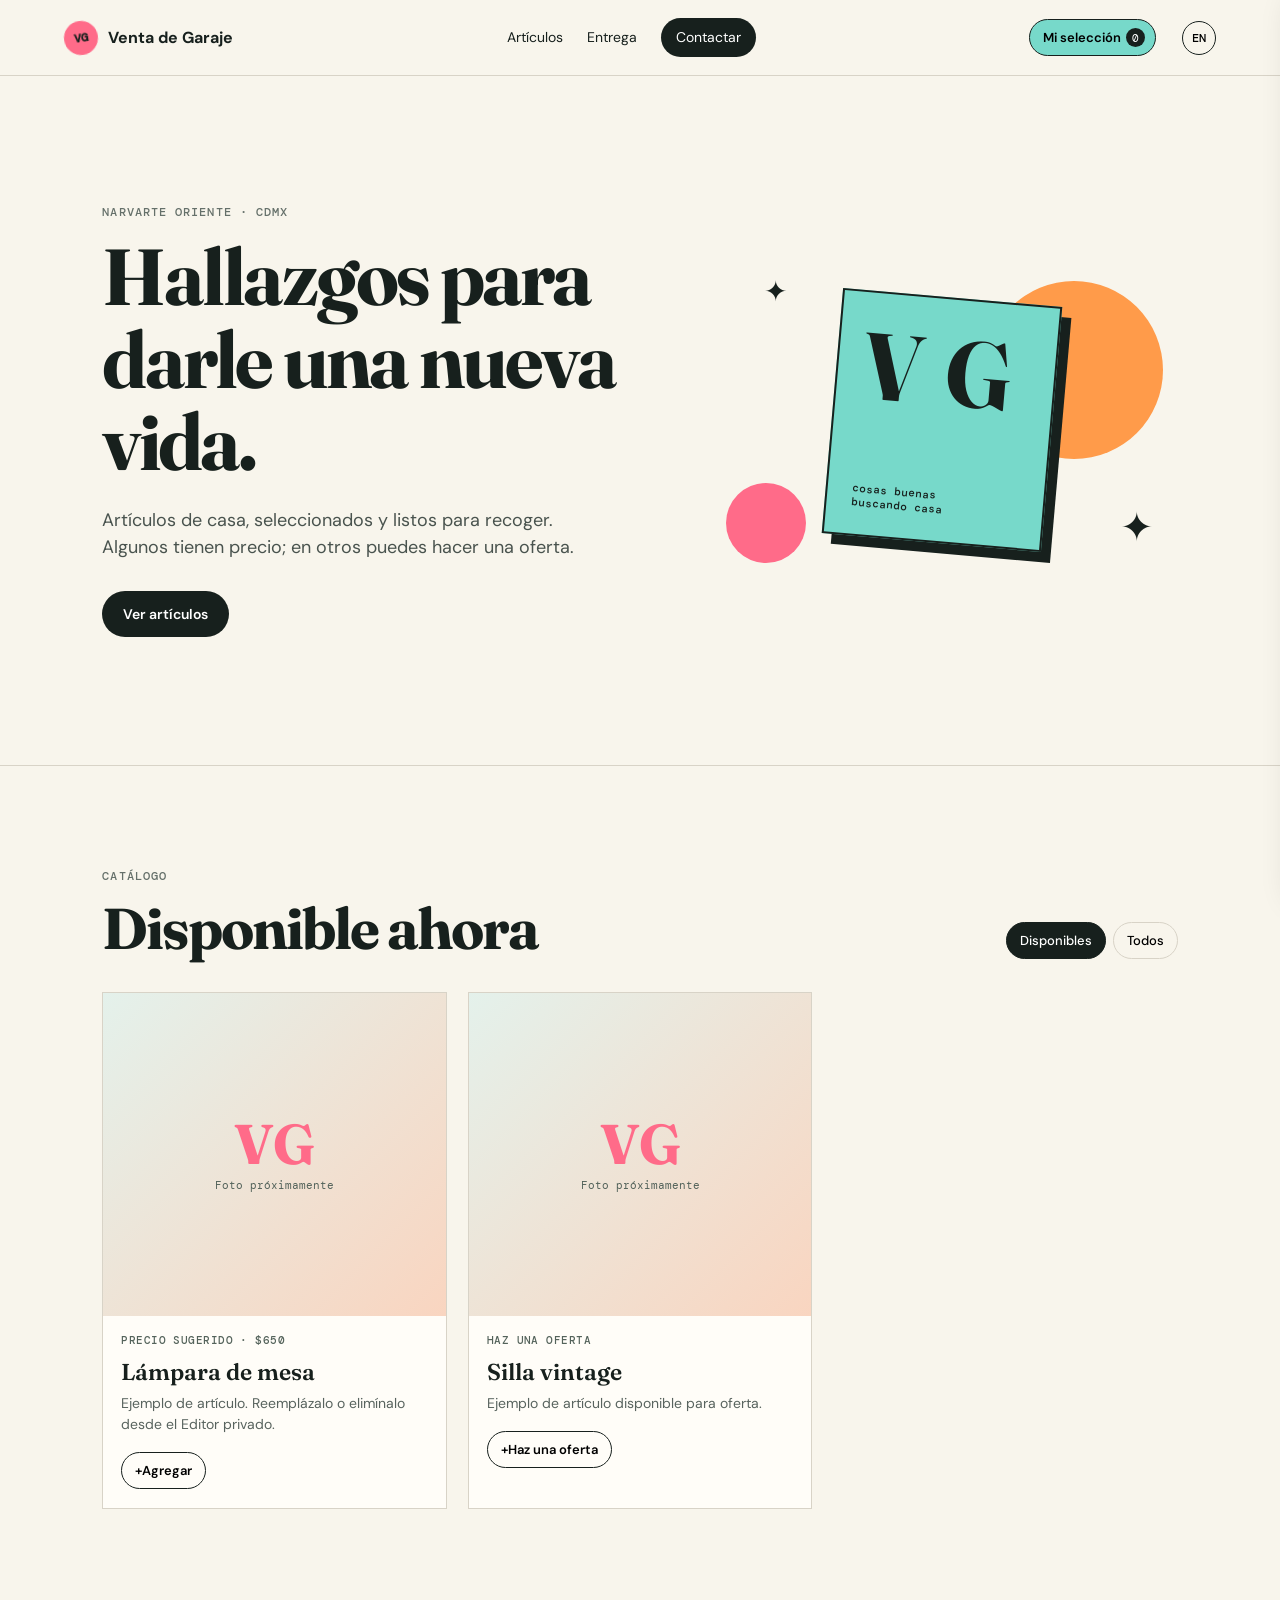
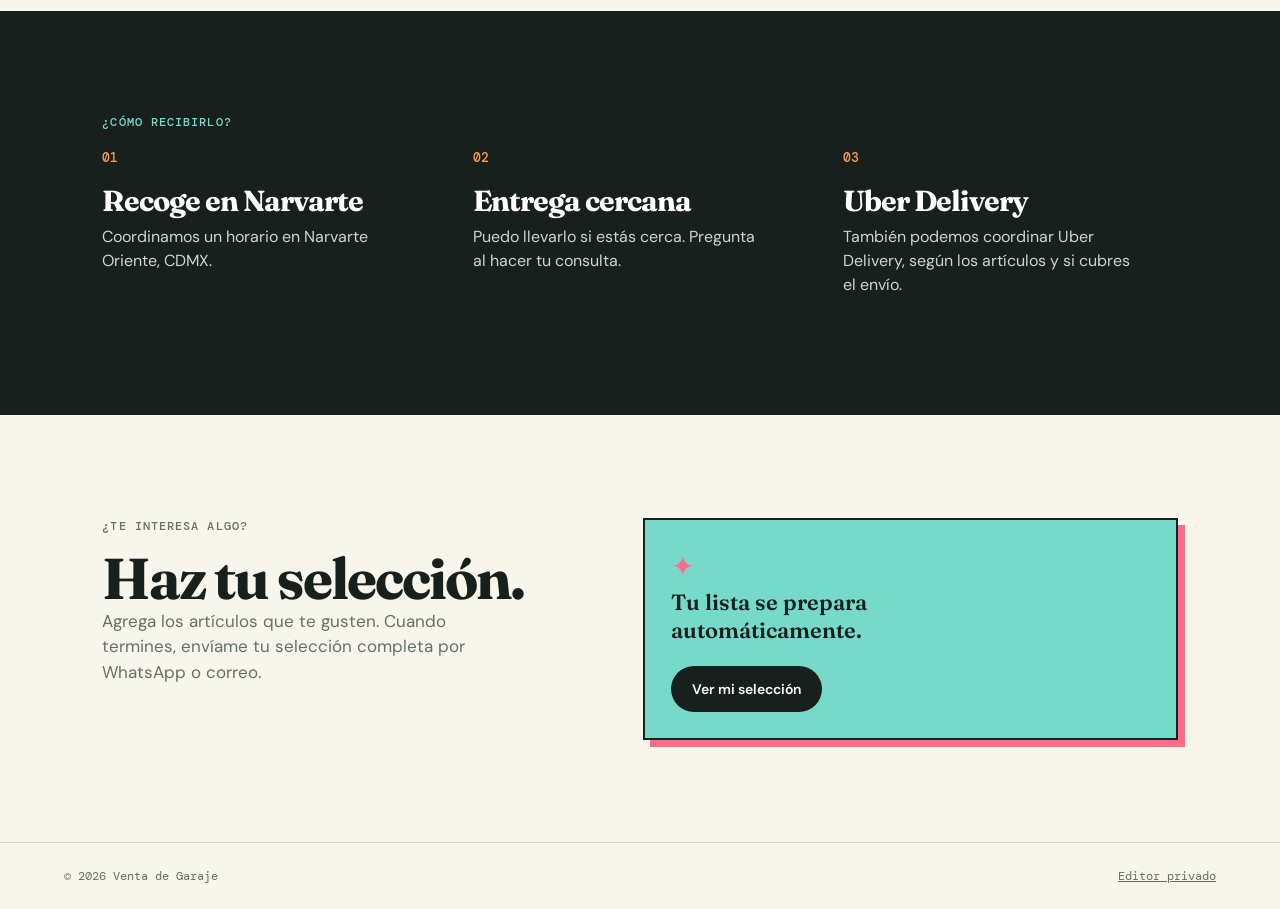
==== index.html @ 19e34c48 "Build garage sale catalog site" ====
<!doctype html>
<html lang="es-MX">
  <head>
    <meta charset="UTF-8" />
    <meta name="viewport" content="width=device-width, initial-scale=1.0" />
    <meta name="description" content="Venta de Garaje en Narvarte Oriente, CDMX." />
    <title>Venta de Garaje · CDMX</title>
    <link rel="stylesheet" href="assets/styles.css" />
  </head>
  <body>
    <header class="site-header">
      <a class="brand" href="#top" aria-label="Venta de Garaje, inicio">
        <span class="brand-mark">VG</span><span>Venta de Garaje</span>
      </a>
      <nav aria-label="Navegación principal">
        <a href="#items" data-i18n="navItems">Artículos</a>
        <a href="#how" data-i18n="navHow">Entrega</a>
        <a class="nav-contact" href="#contact" data-i18n="navContact">Contactar</a>
      </nav>
      <div class="header-actions"><button class="cart-button" id="cart-button" type="button"><span data-i18n="cart">Mi selección</span><b id="cart-count">0</b></button><button class="language-toggle" id="language-toggle" type="button" aria-label="Switch language">EN</button></div>
    </header>

    <main id="top">
      <section class="hero">
        <div class="hero-copy">
          <p class="eyebrow" data-i18n="eyebrow">NARVARTE ORIENTE · CDMX</p>
          <h1 data-i18n="heroTitle">Hallazgos para darle una nueva vida.</h1>
          <p class="hero-text" data-i18n="heroText">Artículos de casa, seleccionados y listos para recoger. Algunos tienen precio; en otros puedes hacer una oferta.</p>
          <a class="button button-primary" href="#items" data-i18n="browse">Ver artículos</a>
        </div>
        <div class="hero-art" aria-hidden="true">
          <span class="burst burst-one"></span><span class="burst burst-two"></span><span class="star star-one">✦</span><span class="star star-two">✦</span>
          <div class="hero-card"><span>V</span><span>G</span><small>cosas buenas<br>buscando casa</small></div>
        </div>
      </section>

      <section class="catalog-section" id="items">
        <div class="section-heading">
          <div><p class="eyebrow" data-i18n="catalogEyebrow">CATÁLOGO</p><h2 data-i18n="catalogTitle">Disponible ahora</h2></div>
          <div class="filters" role="group" aria-label="Filtros de catálogo">
            <button class="filter is-active" data-filter="available" type="button" data-i18n="filterAvailable">Disponibles</button>
            <button class="filter" data-filter="all" type="button" data-i18n="filterAll">Todos</button>
          </div>
        </div>
        <div id="item-grid" class="item-grid" aria-live="polite"></div>
        <p id="empty-state" class="empty-state" hidden></p>
      </section>

      <section class="how-section" id="how">
        <p class="eyebrow" data-i18n="howEyebrow">¿CÓMO RECIBIRLO?</p>
        <div class="how-grid">
          <article><span class="number">01</span><h2 data-i18n="pickupTitle">Recoge en Narvarte</h2><p data-i18n="pickupText">Coordinamos un horario en Narvarte Oriente, CDMX.</p></article>
          <article><span class="number">02</span><h2 data-i18n="driveTitle">Entrega cercana</h2><p data-i18n="driveText">Puedo llevarlo si estás cerca. Pregunta al hacer tu consulta.</p></article>
          <article><span class="number">03</span><h2 data-i18n="uberTitle">Uber Delivery</h2><p data-i18n="uberText">También podemos coordinar Uber Delivery, según los artículos y si cubres el envío.</p></article>
        </div>
      </section>

      <section class="contact-section" id="contact">
        <div class="contact-copy"><p class="eyebrow" data-i18n="contactEyebrow">¿TE INTERESA ALGO?</p><h2 data-i18n="contactTitle">Haz tu selección.</h2><p data-i18n="contactText">Agrega los artículos que te gusten. Cuando termines, envíame tu selección completa por WhatsApp o correo.</p></div>
        <div class="cart-callout"><span class="cart-spark">✦</span><p data-i18n="cartCallout">Tu lista se prepara automáticamente.</p><button class="button button-primary" type="button" data-open-cart data-i18n="openCart">Ver mi selección</button></div>
      </section>
    </main>
    <footer><span>© <span id="year"></span> Venta de Garaje</span><a href="admin.html">Editor privado</a></footer>
    <dialog id="image-dialog" class="image-dialog"><button class="dialog-close" type="button" aria-label="Cerrar">×</button><img alt="" /></dialog>
    <dialog id="offer-dialog" class="offer-dialog"><form id="offer-form" method="dialog"><button class="dialog-close" type="button" data-close-offer aria-label="Cerrar">×</button><p class="eyebrow" data-i18n="offerEyebrow">HAZ UNA OFERTA</p><h2 id="offer-title"></h2><label><span data-i18n="offerLabel">Tu oferta en MXN</span><input id="offer-amount" type="number" inputmode="numeric" min="1" required placeholder="$ 0" /></label><button class="button button-primary" type="submit" data-i18n="addOffer">Agregar a mi selección</button></form></dialog>
    <aside id="cart-panel" class="cart-panel" aria-label="Tu selección" aria-hidden="true"><div class="cart-panel-inner"><div class="cart-heading"><div><p class="eyebrow" data-i18n="cartEyebrow">TU SELECCIÓN</p><h2 data-i18n="cartTitle">Casi listo.</h2></div><button id="close-cart" class="close-cart" type="button">×</button></div><div id="cart-items" class="cart-items"></div><div id="cart-empty" class="cart-empty" data-i18n="cartEmpty">Aún no agregas artículos.</div><form id="cart-form" class="cart-form"><label><span data-i18n="formName">Tu nombre</span><input required name="name" autocomplete="name" /></label><label><span data-i18n="formContact">Tu contacto</span><input required name="contact" placeholder="WhatsApp o correo" /></label><p class="form-note" data-i18n="cartNote">Enviaremos la lista exacta de artículos y ofertas.</p><button class="button button-primary" type="submit" data-channel="whatsapp" data-i18n="sendWhatsApp">Enviar por WhatsApp</button><button id="email-link" class="button button-secondary" type="submit" data-channel="email" data-i18n="sendEmail">Enviar por correo</button></form></div></aside><div id="cart-backdrop" class="cart-backdrop"></div>
    <script src="data/items.js"></script>
    <script src="assets/app.js"></script>
  </body>
</html>
---- assets/styles.css ----
@import url('https://fonts.googleapis.com/css2?family=DM+Mono:wght@400;500&family=DM+Sans:opsz,wght@9..40,400;9..40,500;9..40,600;9..40,700&family=Fraunces:opsz,wght@9..144,600;9..144,700&display=swap');
:root{--ink:#17201d;--paper:#f8f5ec;--card:#fffdf8;--pink:#ff6b89;--orange:#ff9b4a;--aqua:#77d9ca;--line:#d8d3c7;--muted:#65706a}*{box-sizing:border-box}html{scroll-behavior:smooth}body{margin:0;background:var(--paper);color:var(--ink);font-family:'DM Sans',sans-serif;line-height:1.5}.site-header{height:76px;padding:0 clamp(20px,5vw,72px);display:flex;align-items:center;justify-content:space-between;border-bottom:1px solid var(--line);position:sticky;top:0;background:rgba(248,245,236,.94);backdrop-filter:blur(12px);z-index:5}.brand{color:inherit;text-decoration:none;font-weight:700;display:flex;align-items:center;gap:10px}.brand-mark{width:34px;height:34px;border-radius:50%;display:grid;place-items:center;background:var(--pink);font-family:'DM Mono';font-size:12px;transform:rotate(-8deg)}nav{display:flex;gap:24px;align-items:center}nav a{color:inherit;text-decoration:none;font-size:14px}.nav-contact,.button-primary{background:var(--ink);color:white!important;border-radius:99px;padding:9px 15px}.language-toggle{border:1px solid var(--ink);background:none;border-radius:99px;font:500 12px 'DM Mono';padding:8px 9px;cursor:pointer;margin-left:18px}.hero{min-height:570px;padding:clamp(54px,10vw,130px) clamp(20px,8vw,140px);display:grid;grid-template-columns:1.1fr .9fr;gap:30px;align-items:center;border-bottom:1px solid var(--line)}.eyebrow{font:500 12px 'DM Mono';letter-spacing:.09em;margin:0 0 15px;color:var(--muted)}h1,h2,h3,p{margin-top:0}h1,h2{font-family:Fraunces,serif;line-height:1.04;letter-spacing:-.035em}h1{font-size:clamp(46px,6.2vw,88px);max-width:680px;margin-bottom:24px}.hero-text{font-size:18px;max-width:500px;color:#49534e;margin-bottom:30px}.button{border:0;display:inline-block;text-decoration:none;font:600 14px 'DM Sans';padding:13px 19px;cursor:pointer}.button-primary{padding:14px 21px}.button-secondary{border:1px solid var(--ink);color:var(--ink);border-radius:99px;background:transparent}.hero-art{height:310px;position:relative;display:grid;place-items:center}.hero-card{height:246px;width:220px;background:var(--aqua);border:2px solid var(--ink);box-shadow:10px 10px 0 var(--ink);transform:rotate(5deg);display:grid;grid-template-columns:1fr 1fr;padding:25px;position:relative;z-index:1}.hero-card span{font:700 94px/1 Fraunces}.hero-card small{font:500 11px 'DM Mono';grid-column:span 2;align-self:end}.burst{position:absolute;border-radius:50%;z-index:0}.burst-one{width:178px;height:178px;background:var(--orange);right:3%;top:5%}.burst-two{width:80px;height:80px;background:var(--pink);left:4%;bottom:4%}.star{position:absolute;font-size:40px;z-index:2}.star-one{right:5%;bottom:6%}.star-two{left:12%;top:2%;font-size:28px}.catalog-section,.how-section,.contact-section{padding:clamp(56px,8vw,108px) clamp(20px,8vw,140px)}.section-heading{display:flex;justify-content:space-between;align-items:end;margin-bottom:33px}.section-heading h2,.contact-section h2{font-size:clamp(38px,4.5vw,58px);margin-bottom:0}.filters{display:flex;gap:7px}.filter{border:1px solid var(--line);background:none;border-radius:99px;padding:9px 13px;cursor:pointer;font:500 13px 'DM Sans'}.filter.is-active{background:var(--ink);border-color:var(--ink);color:white}.item-grid{display:grid;grid-template-columns:repeat(3,1fr);gap:21px}.item-card{background:var(--card);border:1px solid var(--line);overflow:hidden;transition:transform .2s}.item-card:hover{transform:translateY(-4px)}.item-image{display:block;border:0;background:#ece7d9;padding:0;width:100%;aspect-ratio:1.06;cursor:pointer;overflow:hidden}.item-image img{width:100%;height:100%;object-fit:cover}.photo-placeholder{height:100%;display:grid;place-content:center;text-align:center;color:#52625a;background:linear-gradient(135deg,#e4f1eb,#f9d5c0)}.photo-placeholder span{font:700 56px Fraunces;color:var(--pink);line-height:1}.photo-placeholder small{font:11px 'DM Mono';margin-top:6px}.item-content{padding:17px 18px 19px}.item-topline{min-height:21px;color:#54635b;font:500 11px 'DM Mono';text-transform:uppercase;letter-spacing:.04em}.item-content h3{font:600 23px Fraunces;margin:4px 0 7px}.item-content p{font-size:14px;color:#58635e;margin-bottom:17px}.text-button{background:transparent;border:0;padding:0;color:var(--ink);font:600 14px 'DM Sans';cursor:pointer}.text-button span{color:var(--pink);font-size:20px;vertical-align:-1px}.sold-tag{display:inline-block;background:var(--ink);color:#fff;padding:4px 7px}.is-sold .item-image,.is-sold .item-content{opacity:.58}.empty-state{color:var(--muted)}.how-section{background:var(--ink);color:white}.how-section .eyebrow{color:var(--aqua)}.how-grid{display:grid;grid-template-columns:repeat(3,1fr);gap:36px}.number{font:500 13px 'DM Mono';color:var(--orange)}.how-grid h2{font-size:29px;margin:17px 0 9px}.how-grid p{color:#cdd6d0;max-width:290px}.contact-section{display:grid;grid-template-columns:.9fr 1.1fr;gap:clamp(40px,8vw,130px);align-items:start}.contact-copy p:not(.eyebrow){color:var(--muted);font-size:17px;max-width:400px}.contact-form{display:grid;gap:15px}.contact-form label{display:grid;gap:6px;font-size:13px;font-weight:600}.contact-form input,.contact-form textarea{font:16px 'DM Sans';border:1px solid var(--line);background:var(--card);padding:12px;border-radius:2px}.contact-form input:focus,.contact-form textarea:focus{outline:2px solid var(--aqua);border-color:var(--aqua)}.form-note{font-size:13px;color:var(--muted);margin:0}.form-actions{display:flex;gap:9px;align-items:center}footer{border-top:1px solid var(--line);padding:25px clamp(20px,5vw,72px);display:flex;justify-content:space-between;font:12px 'DM Mono';color:var(--muted)}footer a{color:inherit}.image-dialog{border:0;background:transparent;padding:0;max-width:min(92vw,800px)}.image-dialog::backdrop{background:rgba(0,0,0,.72)}.image-dialog img{display:block;max-width:100%;max-height:86vh}.dialog-close{position:fixed;top:16px;right:22px;border:0;background:white;border-radius:50%;font-size:25px;width:38px;height:38px;cursor:pointer}@media(max-width:760px){.site-header{height:65px;padding:0 17px}.brand{font-size:14px}.brand-mark{width:28px;height:28px}nav{display:none}.language-toggle{margin-left:0}.hero{min-height:0;grid-template-columns:1fr;padding-top:68px}.hero-art{height:250px;margin-top:8px}.section-heading{align-items:start;gap:18px;flex-direction:column}.item-grid,.how-grid,.contact-section{grid-template-columns:1fr}.item-grid{gap:16px}.contact-section{gap:36px}.how-grid{gap:28px}.hero-card{width:190px;height:215px}.hero-card span{font-size:78px}.catalog-section,.how-section,.contact-section{padding-top:65px;padding-bottom:65px}}
 .header-actions{display:flex;align-items:center;gap:8px}.cart-button{border:1px solid var(--ink);background:var(--aqua);border-radius:99px;padding:8px 10px 8px 13px;font:600 13px 'DM Sans';cursor:pointer}.cart-button b{display:inline-grid;place-items:center;background:var(--ink);color:#fff;border-radius:50%;width:19px;height:19px;font:11px 'DM Mono';margin-left:5px}.add-button{border:1px solid var(--ink);background:transparent;border-radius:99px;padding:9px 13px;font:600 13px 'DM Sans';cursor:pointer}.add-button.is-added{border-color:var(--aqua);background:var(--aqua)}.cart-callout{background:var(--aqua);border:2px solid var(--ink);box-shadow:7px 7px 0 var(--pink);padding:26px;min-height:190px;display:flex;flex-direction:column;align-items:start;justify-content:center}.cart-callout p{font:600 22px Fraunces;max-width:210px}.cart-spark{font-size:28px;color:var(--pink)}.offer-dialog{border:0;padding:0;background:var(--card);width:min(92vw,450px)}.offer-dialog form{padding:32px;display:grid;gap:16px}.offer-dialog h2{font-size:36px;margin:0}.offer-dialog label{display:grid;gap:6px;font:600 13px 'DM Sans'}.offer-dialog input{font:18px 'DM Sans';padding:12px;border:1px solid var(--line)}.offer-dialog .dialog-close{position:absolute;top:10px;right:10px}.cart-backdrop{position:fixed;inset:0;background:rgba(23,32,29,.5);z-index:7;opacity:0;pointer-events:none;transition:opacity .2s}.cart-backdrop.is-open{opacity:1;pointer-events:auto}.cart-panel{position:fixed;z-index:8;right:0;top:0;width:min(100%,440px);height:100dvh;background:var(--paper);transform:translateX(105%);transition:transform .25s;box-shadow:-10px 0 30px rgba(0,0,0,.14);overflow:auto}.cart-panel.is-open{transform:translateX(0)}.cart-panel-inner{padding:27px;min-height:100%;display:flex;flex-direction:column}.cart-heading{display:flex;justify-content:space-between;align-items:start;border-bottom:1px solid var(--line);padding-bottom:20px}.cart-heading h2{font-size:37px;margin:0}.close-cart{border:0;background:none;font-size:33px;line-height:1;cursor:pointer}.cart-items{display:grid;gap:0;margin-top:6px}.cart-item{display:flex;justify-content:space-between;gap:15px;padding:16px 0;border-bottom:1px solid var(--line)}.cart-item strong,.cart-item small{display:block}.cart-item strong{font:600 17px Fraunces}.cart-item small{font:12px 'DM Mono';color:var(--muted);margin-top:4px}.cart-item button{border:0;background:none;color:#9d3343;text-decoration:underline;font:12px 'DM Sans';cursor:pointer}.cart-empty{padding:38px 0;color:var(--muted)}.cart-form{margin-top:auto;padding-top:26px;display:grid;gap:13px}.cart-form label{display:grid;gap:5px;font:600 13px 'DM Sans'}.cart-form input{font:16px 'DM Sans';padding:11px;border:1px solid var(--line);background:var(--card)}.cart-form .button{width:max-content}@media(max-width:760px){.cart-callout{min-height:150px}.cart-button{font-size:12px;padding:7px 9px}.header-actions{gap:4px}.language-toggle{margin-left:0}}
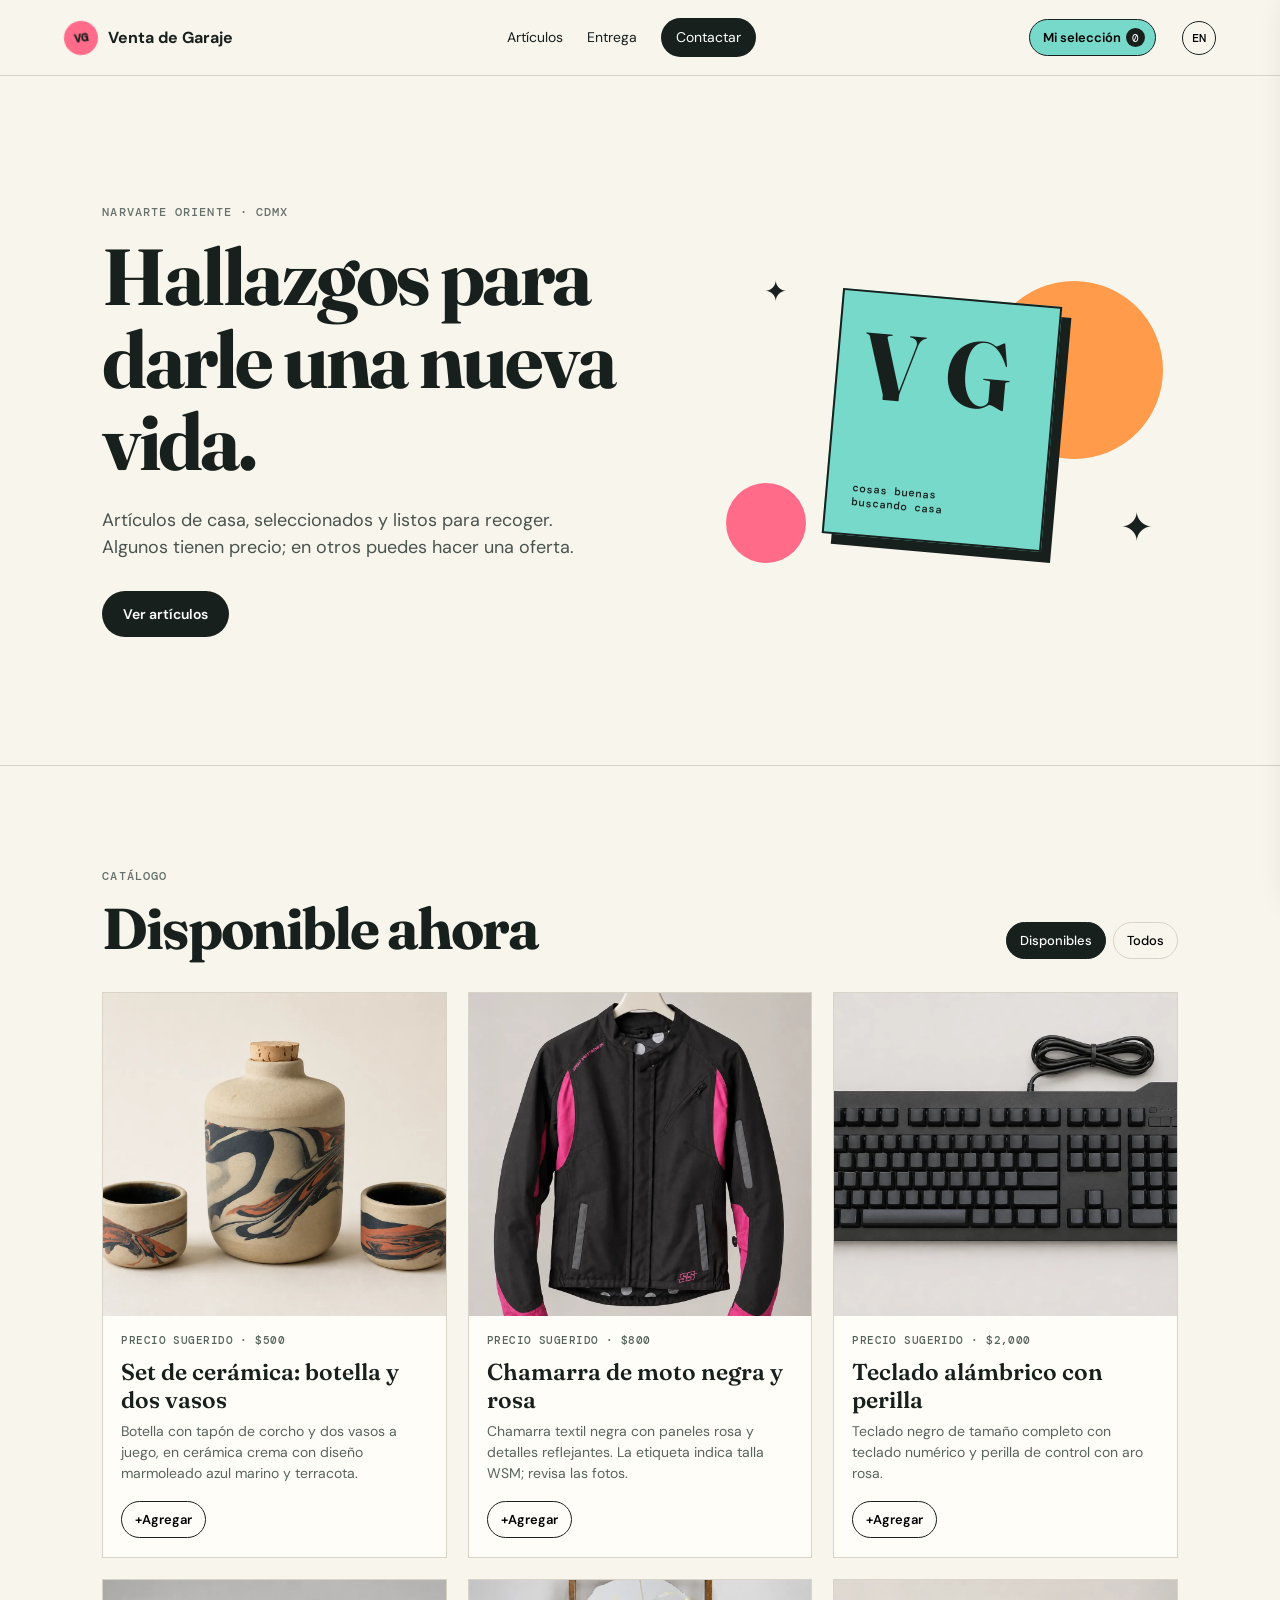
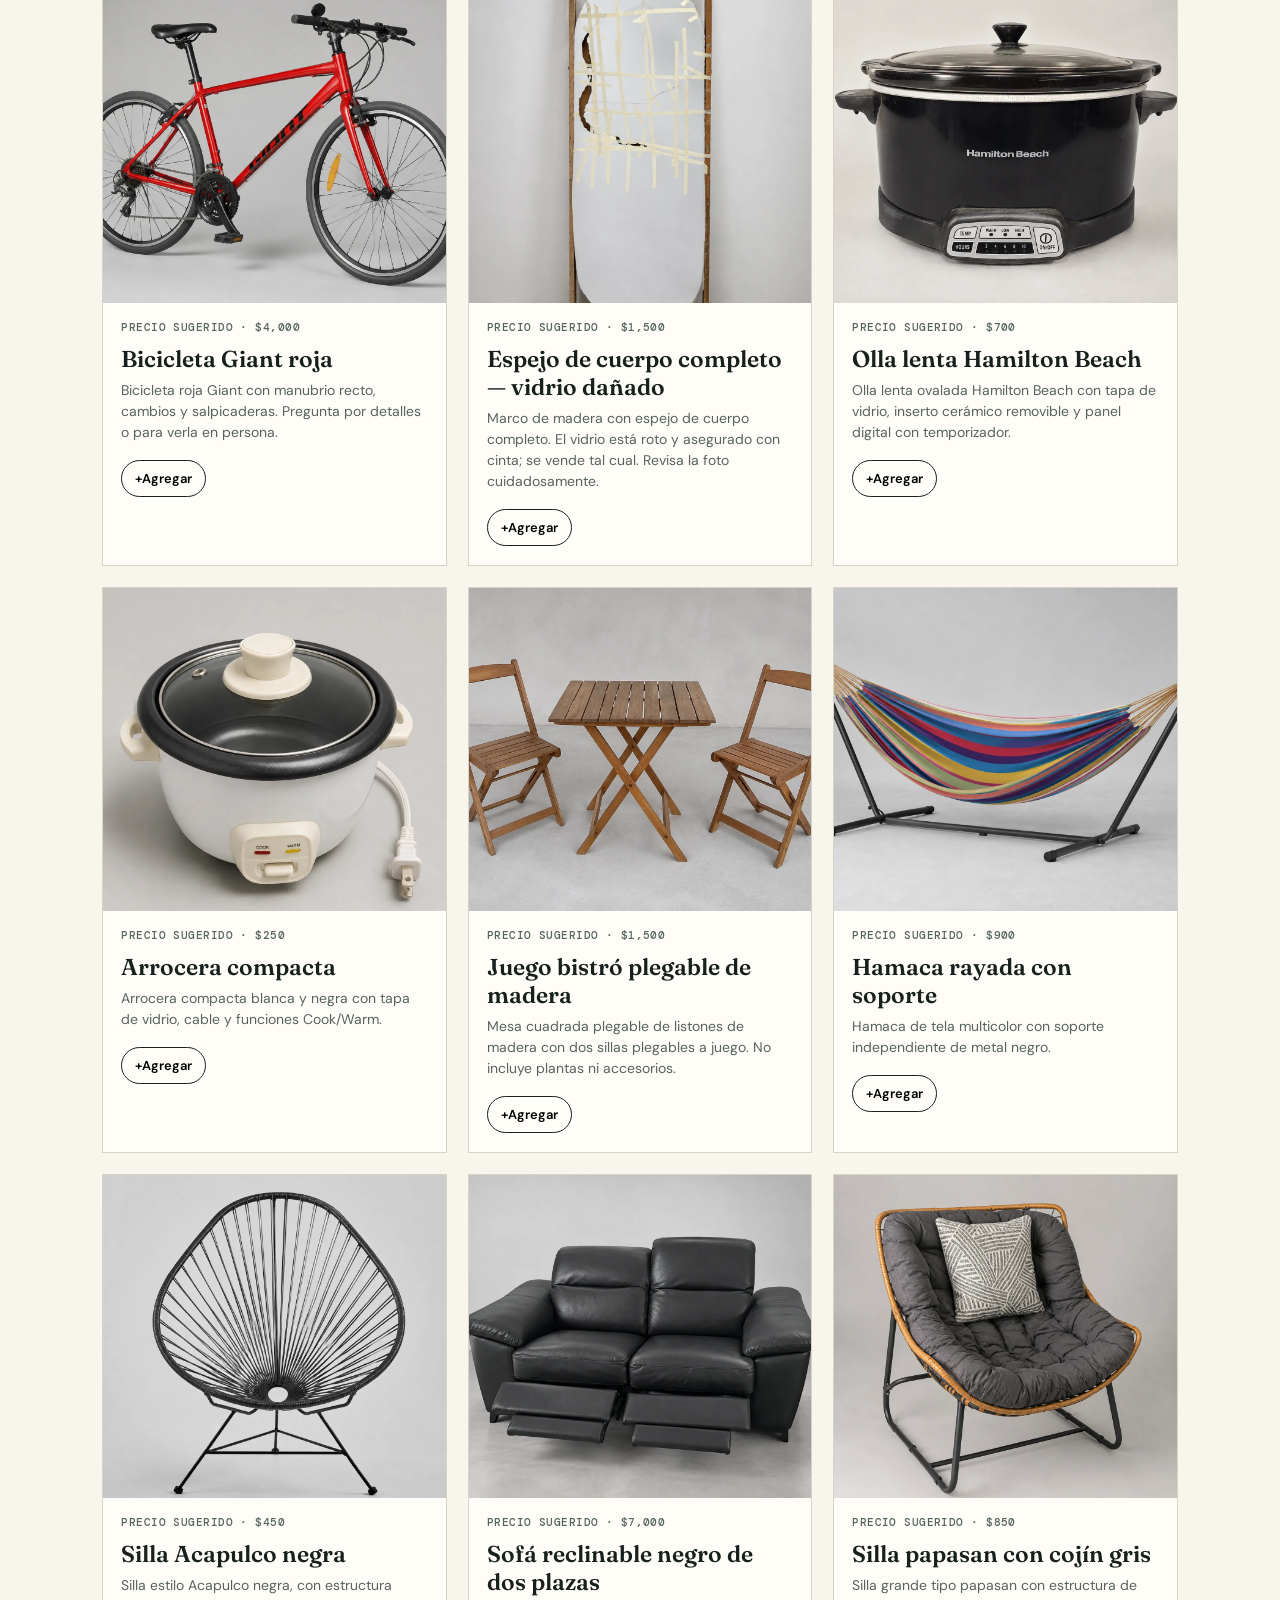
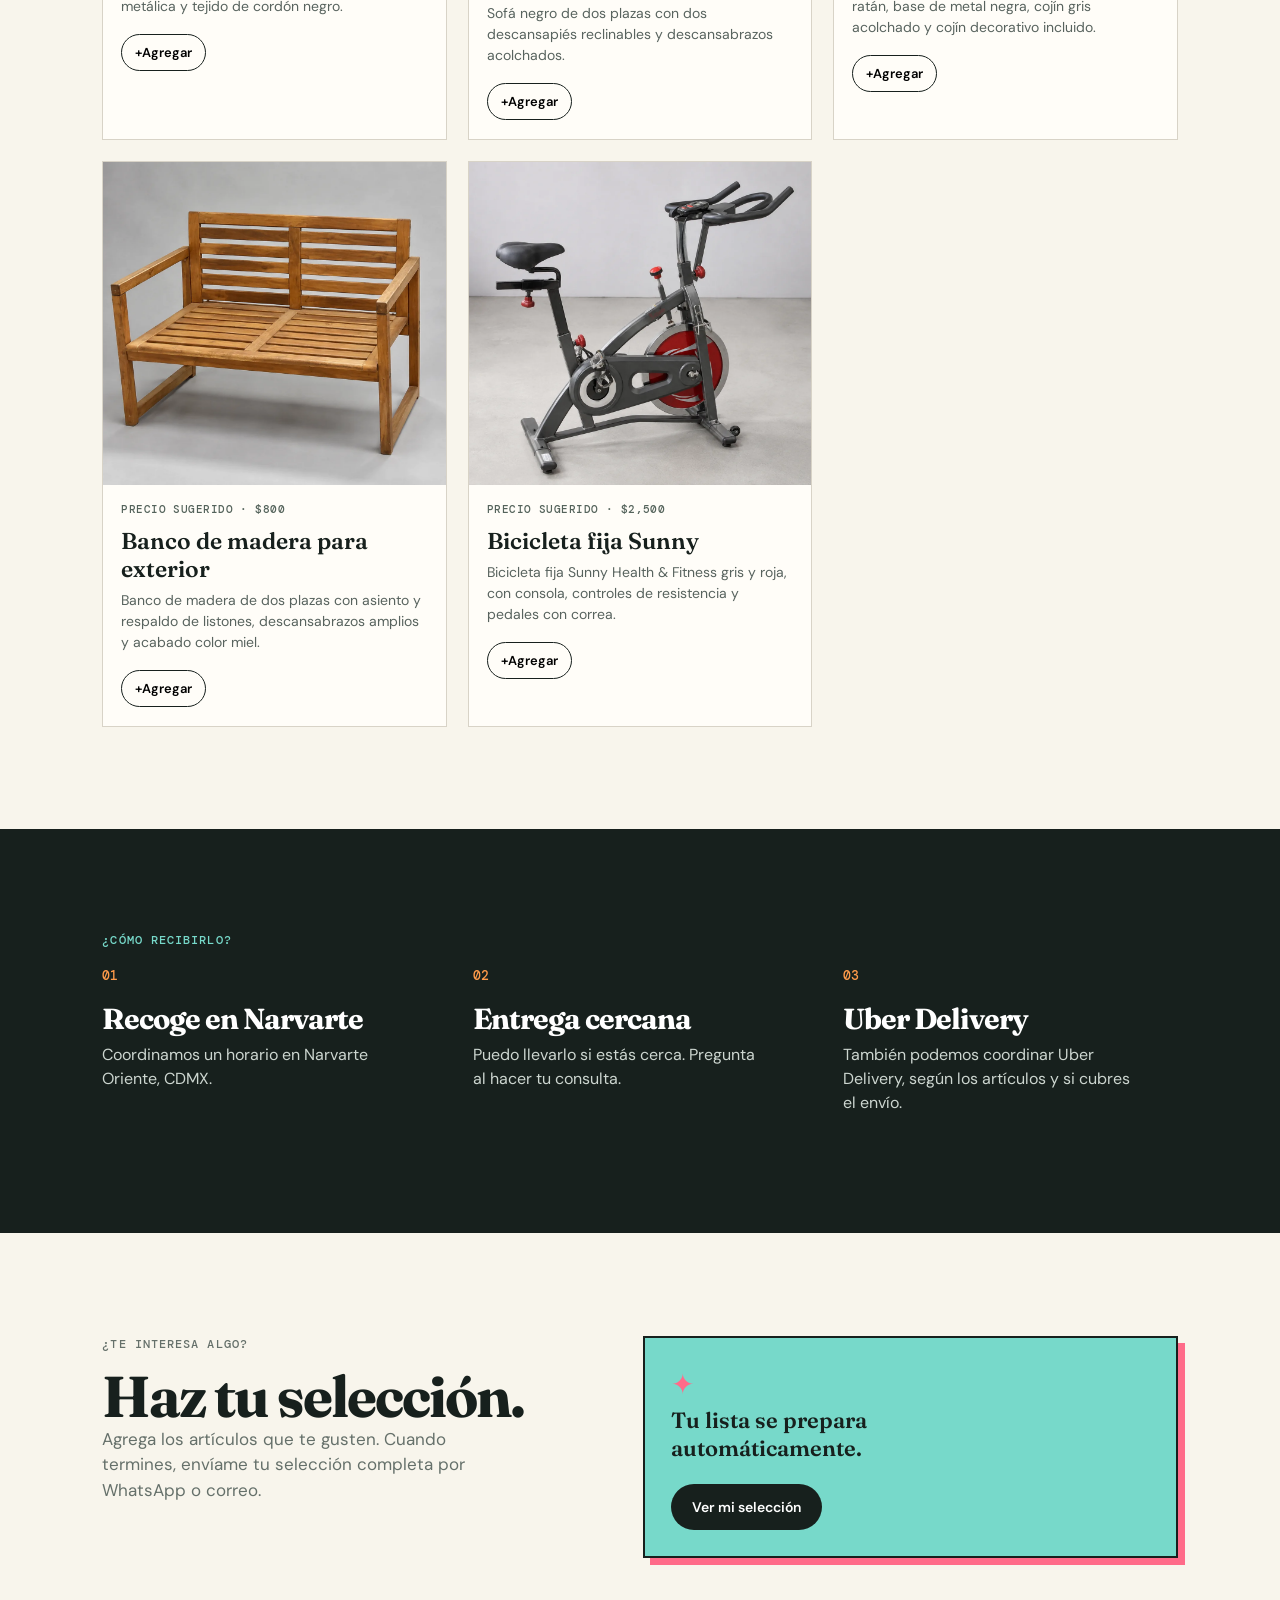
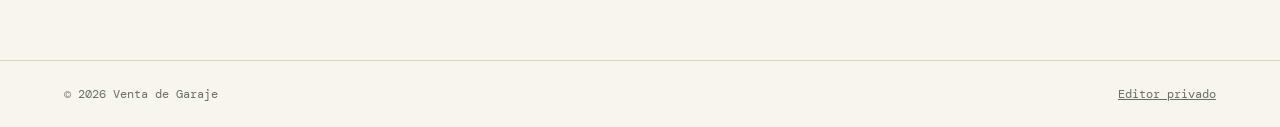
==== commit cab1203d: "Add optimized garage sale catalog" ====
--- a/index.html
+++ b/index.html
@@ -61,7 +61,7 @@
       </section>
     </main>
     <footer><span>© <span id="year"></span> Venta de Garaje</span><a href="admin.html">Editor privado</a></footer>
-    <dialog id="image-dialog" class="image-dialog"><button class="dialog-close" type="button" aria-label="Cerrar">×</button><img alt="" /></dialog>
+    <dialog id="image-dialog" class="image-dialog"><button class="dialog-close" type="button" aria-label="Cerrar">×</button><div class="gallery-stage"><button id="gallery-prev" class="gallery-nav" type="button" aria-label="Foto anterior">←</button><img alt="" /><button id="gallery-next" class="gallery-nav" type="button" aria-label="Siguiente foto">→</button></div><div id="gallery-thumbnails" class="gallery-thumbnails" aria-label="Galería de imágenes"></div></dialog>
     <dialog id="offer-dialog" class="offer-dialog"><form id="offer-form" method="dialog"><button class="dialog-close" type="button" data-close-offer aria-label="Cerrar">×</button><p class="eyebrow" data-i18n="offerEyebrow">HAZ UNA OFERTA</p><h2 id="offer-title"></h2><label><span data-i18n="offerLabel">Tu oferta en MXN</span><input id="offer-amount" type="number" inputmode="numeric" min="1" required placeholder="$ 0" /></label><button class="button button-primary" type="submit" data-i18n="addOffer">Agregar a mi selección</button></form></dialog>
     <aside id="cart-panel" class="cart-panel" aria-label="Tu selección" aria-hidden="true"><div class="cart-panel-inner"><div class="cart-heading"><div><p class="eyebrow" data-i18n="cartEyebrow">TU SELECCIÓN</p><h2 data-i18n="cartTitle">Casi listo.</h2></div><button id="close-cart" class="close-cart" type="button">×</button></div><div id="cart-items" class="cart-items"></div><div id="cart-empty" class="cart-empty" data-i18n="cartEmpty">Aún no agregas artículos.</div><form id="cart-form" class="cart-form"><label><span data-i18n="formName">Tu nombre</span><input required name="name" autocomplete="name" /></label><label><span data-i18n="formContact">Tu contacto</span><input required name="contact" placeholder="WhatsApp o correo" /></label><p class="form-note" data-i18n="cartNote">Enviaremos la lista exacta de artículos y ofertas.</p><button class="button button-primary" type="submit" data-channel="whatsapp" data-i18n="sendWhatsApp">Enviar por WhatsApp</button><button id="email-link" class="button button-secondary" type="submit" data-channel="email" data-i18n="sendEmail">Enviar por correo</button></form></div></aside><div id="cart-backdrop" class="cart-backdrop"></div>
     <script src="data/items.js"></script>
--- a/assets/styles.css
+++ b/assets/styles.css
@@ -1,3 +1,4 @@
 @import url('https://fonts.googleapis.com/css2?family=DM+Mono:wght@400;500&family=DM+Sans:opsz,wght@9..40,400;9..40,500;9..40,600;9..40,700&family=Fraunces:opsz,wght@9..144,600;9..144,700&display=swap');
 :root{--ink:#17201d;--paper:#f8f5ec;--card:#fffdf8;--pink:#ff6b89;--orange:#ff9b4a;--aqua:#77d9ca;--line:#d8d3c7;--muted:#65706a}*{box-sizing:border-box}html{scroll-behavior:smooth}body{margin:0;background:var(--paper);color:var(--ink);font-family:'DM Sans',sans-serif;line-height:1.5}.site-header{height:76px;padding:0 clamp(20px,5vw,72px);display:flex;align-items:center;justify-content:space-between;border-bottom:1px solid var(--line);position:sticky;top:0;background:rgba(248,245,236,.94);backdrop-filter:blur(12px);z-index:5}.brand{color:inherit;text-decoration:none;font-weight:700;display:flex;align-items:center;gap:10px}.brand-mark{width:34px;height:34px;border-radius:50%;display:grid;place-items:center;background:var(--pink);font-family:'DM Mono';font-size:12px;transform:rotate(-8deg)}nav{display:flex;gap:24px;align-items:center}nav a{color:inherit;text-decoration:none;font-size:14px}.nav-contact,.button-primary{background:var(--ink);color:white!important;border-radius:99px;padding:9px 15px}.language-toggle{border:1px solid var(--ink);background:none;border-radius:99px;font:500 12px 'DM Mono';padding:8px 9px;cursor:pointer;margin-left:18px}.hero{min-height:570px;padding:clamp(54px,10vw,130px) clamp(20px,8vw,140px);display:grid;grid-template-columns:1.1fr .9fr;gap:30px;align-items:center;border-bottom:1px solid var(--line)}.eyebrow{font:500 12px 'DM Mono';letter-spacing:.09em;margin:0 0 15px;color:var(--muted)}h1,h2,h3,p{margin-top:0}h1,h2{font-family:Fraunces,serif;line-height:1.04;letter-spacing:-.035em}h1{font-size:clamp(46px,6.2vw,88px);max-width:680px;margin-bottom:24px}.hero-text{font-size:18px;max-width:500px;color:#49534e;margin-bottom:30px}.button{border:0;display:inline-block;text-decoration:none;font:600 14px 'DM Sans';padding:13px 19px;cursor:pointer}.button-primary{padding:14px 21px}.button-secondary{border:1px solid var(--ink);color:var(--ink);border-radius:99px;background:transparent}.hero-art{height:310px;position:relative;display:grid;place-items:center}.hero-card{height:246px;width:220px;background:var(--aqua);border:2px solid var(--ink);box-shadow:10px 10px 0 var(--ink);transform:rotate(5deg);display:grid;grid-template-columns:1fr 1fr;padding:25px;position:relative;z-index:1}.hero-card span{font:700 94px/1 Fraunces}.hero-card small{font:500 11px 'DM Mono';grid-column:span 2;align-self:end}.burst{position:absolute;border-radius:50%;z-index:0}.burst-one{width:178px;height:178px;background:var(--orange);right:3%;top:5%}.burst-two{width:80px;height:80px;background:var(--pink);left:4%;bottom:4%}.star{position:absolute;font-size:40px;z-index:2}.star-one{right:5%;bottom:6%}.star-two{left:12%;top:2%;font-size:28px}.catalog-section,.how-section,.contact-section{padding:clamp(56px,8vw,108px) clamp(20px,8vw,140px)}.section-heading{display:flex;justify-content:space-between;align-items:end;margin-bottom:33px}.section-heading h2,.contact-section h2{font-size:clamp(38px,4.5vw,58px);margin-bottom:0}.filters{display:flex;gap:7px}.filter{border:1px solid var(--line);background:none;border-radius:99px;padding:9px 13px;cursor:pointer;font:500 13px 'DM Sans'}.filter.is-active{background:var(--ink);border-color:var(--ink);color:white}.item-grid{display:grid;grid-template-columns:repeat(3,1fr);gap:21px}.item-card{background:var(--card);border:1px solid var(--line);overflow:hidden;transition:transform .2s}.item-card:hover{transform:translateY(-4px)}.item-image{display:block;border:0;background:#ece7d9;padding:0;width:100%;aspect-ratio:1.06;cursor:pointer;overflow:hidden}.item-image img{width:100%;height:100%;object-fit:cover}.photo-placeholder{height:100%;display:grid;place-content:center;text-align:center;color:#52625a;background:linear-gradient(135deg,#e4f1eb,#f9d5c0)}.photo-placeholder span{font:700 56px Fraunces;color:var(--pink);line-height:1}.photo-placeholder small{font:11px 'DM Mono';margin-top:6px}.item-content{padding:17px 18px 19px}.item-topline{min-height:21px;color:#54635b;font:500 11px 'DM Mono';text-transform:uppercase;letter-spacing:.04em}.item-content h3{font:600 23px Fraunces;margin:4px 0 7px}.item-content p{font-size:14px;color:#58635e;margin-bottom:17px}.text-button{background:transparent;border:0;padding:0;color:var(--ink);font:600 14px 'DM Sans';cursor:pointer}.text-button span{color:var(--pink);font-size:20px;vertical-align:-1px}.sold-tag{display:inline-block;background:var(--ink);color:#fff;padding:4px 7px}.is-sold .item-image,.is-sold .item-content{opacity:.58}.empty-state{color:var(--muted)}.how-section{background:var(--ink);color:white}.how-section .eyebrow{color:var(--aqua)}.how-grid{display:grid;grid-template-columns:repeat(3,1fr);gap:36px}.number{font:500 13px 'DM Mono';color:var(--orange)}.how-grid h2{font-size:29px;margin:17px 0 9px}.how-grid p{color:#cdd6d0;max-width:290px}.contact-section{display:grid;grid-template-columns:.9fr 1.1fr;gap:clamp(40px,8vw,130px);align-items:start}.contact-copy p:not(.eyebrow){color:var(--muted);font-size:17px;max-width:400px}.contact-form{display:grid;gap:15px}.contact-form label{display:grid;gap:6px;font-size:13px;font-weight:600}.contact-form input,.contact-form textarea{font:16px 'DM Sans';border:1px solid var(--line);background:var(--card);padding:12px;border-radius:2px}.contact-form input:focus,.contact-form textarea:focus{outline:2px solid var(--aqua);border-color:var(--aqua)}.form-note{font-size:13px;color:var(--muted);margin:0}.form-actions{display:flex;gap:9px;align-items:center}footer{border-top:1px solid var(--line);padding:25px clamp(20px,5vw,72px);display:flex;justify-content:space-between;font:12px 'DM Mono';color:var(--muted)}footer a{color:inherit}.image-dialog{border:0;background:transparent;padding:0;max-width:min(92vw,800px)}.image-dialog::backdrop{background:rgba(0,0,0,.72)}.image-dialog img{display:block;max-width:100%;max-height:86vh}.dialog-close{position:fixed;top:16px;right:22px;border:0;background:white;border-radius:50%;font-size:25px;width:38px;height:38px;cursor:pointer}@media(max-width:760px){.site-header{height:65px;padding:0 17px}.brand{font-size:14px}.brand-mark{width:28px;height:28px}nav{display:none}.language-toggle{margin-left:0}.hero{min-height:0;grid-template-columns:1fr;padding-top:68px}.hero-art{height:250px;margin-top:8px}.section-heading{align-items:start;gap:18px;flex-direction:column}.item-grid,.how-grid,.contact-section{grid-template-columns:1fr}.item-grid{gap:16px}.contact-section{gap:36px}.how-grid{gap:28px}.hero-card{width:190px;height:215px}.hero-card span{font-size:78px}.catalog-section,.how-section,.contact-section{padding-top:65px;padding-bottom:65px}}
- .header-actions{display:flex;align-items:center;gap:8px}.cart-button{border:1px solid var(--ink);background:var(--aqua);border-radius:99px;padding:8px 10px 8px 13px;font:600 13px 'DM Sans';cursor:pointer}.cart-button b{display:inline-grid;place-items:center;background:var(--ink);color:#fff;border-radius:50%;width:19px;height:19px;font:11px 'DM Mono';margin-left:5px}.add-button{border:1px solid var(--ink);background:transparent;border-radius:99px;padding:9px 13px;font:600 13px 'DM Sans';cursor:pointer}.add-button.is-added{border-color:var(--aqua);background:var(--aqua)}.cart-callout{background:var(--aqua);border:2px solid var(--ink);box-shadow:7px 7px 0 var(--pink);padding:26px;min-height:190px;display:flex;flex-direction:column;align-items:start;justify-content:center}.cart-callout p{font:600 22px Fraunces;max-width:210px}.cart-spark{font-size:28px;color:var(--pink)}.offer-dialog{border:0;padding:0;background:var(--card);width:min(92vw,450px)}.offer-dialog form{padding:32px;display:grid;gap:16px}.offer-dialog h2{font-size:36px;margin:0}.offer-dialog label{display:grid;gap:6px;font:600 13px 'DM Sans'}.offer-dialog input{font:18px 'DM Sans';padding:12px;border:1px solid var(--line)}.offer-dialog .dialog-close{position:absolute;top:10px;right:10px}.cart-backdrop{position:fixed;inset:0;background:rgba(23,32,29,.5);z-index:7;opacity:0;pointer-events:none;transition:opacity .2s}.cart-backdrop.is-open{opacity:1;pointer-events:auto}.cart-panel{position:fixed;z-index:8;right:0;top:0;width:min(100%,440px);height:100dvh;background:var(--paper);transform:translateX(105%);transition:transform .25s;box-shadow:-10px 0 30px rgba(0,0,0,.14);overflow:auto}.cart-panel.is-open{transform:translateX(0)}.cart-panel-inner{padding:27px;min-height:100%;display:flex;flex-direction:column}.cart-heading{display:flex;justify-content:space-between;align-items:start;border-bottom:1px solid var(--line);padding-bottom:20px}.cart-heading h2{font-size:37px;margin:0}.close-cart{border:0;background:none;font-size:33px;line-height:1;cursor:pointer}.cart-items{display:grid;gap:0;margin-top:6px}.cart-item{display:flex;justify-content:space-between;gap:15px;padding:16px 0;border-bottom:1px solid var(--line)}.cart-item strong,.cart-item small{display:block}.cart-item strong{font:600 17px Fraunces}.cart-item small{font:12px 'DM Mono';color:var(--muted);margin-top:4px}.cart-item button{border:0;background:none;color:#9d3343;text-decoration:underline;font:12px 'DM Sans';cursor:pointer}.cart-empty{padding:38px 0;color:var(--muted)}.cart-form{margin-top:auto;padding-top:26px;display:grid;gap:13px}.cart-form label{display:grid;gap:5px;font:600 13px 'DM Sans'}.cart-form input{font:16px 'DM Sans';padding:11px;border:1px solid var(--line);background:var(--card)}.cart-form .button{width:max-content}@media(max-width:760px){.cart-callout{min-height:150px}.cart-button{font-size:12px;padding:7px 9px}.header-actions{gap:4px}.language-toggle{margin-left:0}}
+.header-actions{display:flex;align-items:center;gap:8px}.cart-button{border:1px solid var(--ink);background:var(--aqua);border-radius:99px;padding:8px 10px 8px 13px;font:600 13px 'DM Sans';cursor:pointer}.cart-button b{display:inline-grid;place-items:center;background:var(--ink);color:#fff;border-radius:50%;width:19px;height:19px;font:11px 'DM Mono';margin-left:5px}.add-button{border:1px solid var(--ink);background:transparent;border-radius:99px;padding:9px 13px;font:600 13px 'DM Sans';cursor:pointer}.add-button.is-added{border-color:var(--aqua);background:var(--aqua)}.cart-callout{background:var(--aqua);border:2px solid var(--ink);box-shadow:7px 7px 0 var(--pink);padding:26px;min-height:190px;display:flex;flex-direction:column;align-items:start;justify-content:center}.cart-callout p{font:600 22px Fraunces;max-width:210px}.cart-spark{font-size:28px;color:var(--pink)}.offer-dialog{border:0;padding:0;background:var(--card);width:min(92vw,450px)}.offer-dialog form{padding:32px;display:grid;gap:16px}.offer-dialog h2{font-size:36px;margin:0}.offer-dialog label{display:grid;gap:6px;font:600 13px 'DM Sans'}.offer-dialog input{font:18px 'DM Sans';padding:12px;border:1px solid var(--line)}.offer-dialog .dialog-close{position:absolute;top:10px;right:10px}.cart-backdrop{position:fixed;inset:0;background:rgba(23,32,29,.5);z-index:7;opacity:0;pointer-events:none;transition:opacity .2s}.cart-backdrop.is-open{opacity:1;pointer-events:auto}.cart-panel{position:fixed;z-index:8;right:0;top:0;width:min(100%,440px);height:100dvh;background:var(--paper);transform:translateX(105%);transition:transform .25s;box-shadow:-10px 0 30px rgba(0,0,0,.14);overflow:auto}.cart-panel.is-open{transform:translateX(0)}.cart-panel-inner{padding:27px;min-height:100%;display:flex;flex-direction:column}.cart-heading{display:flex;justify-content:space-between;align-items:start;border-bottom:1px solid var(--line);padding-bottom:20px}.cart-heading h2{font-size:37px;margin:0}.close-cart{border:0;background:none;font-size:33px;line-height:1;cursor:pointer}.cart-items{display:grid;gap:0;margin-top:6px}.cart-item{display:flex;justify-content:space-between;gap:15px;padding:16px 0;border-bottom:1px solid var(--line)}.cart-item strong,.cart-item small{display:block}.cart-item strong{font:600 17px Fraunces}.cart-item small{font:12px 'DM Mono';color:var(--muted);margin-top:4px}.cart-item button{border:0;background:none;color:#9d3343;text-decoration:underline;font:12px 'DM Sans';cursor:pointer}.cart-empty{padding:38px 0;color:var(--muted)}.cart-form{margin-top:auto;padding-top:26px;display:grid;gap:13px}.cart-form label{display:grid;gap:5px;font:600 13px 'DM Sans'}.cart-form input{font:16px 'DM Sans';padding:11px;border:1px solid var(--line);background:var(--card)}.cart-form .button{width:max-content}@media(max-width:760px){.cart-callout{min-height:150px}.cart-button{font-size:12px;padding:7px 9px}.header-actions{gap:4px}.language-toggle{margin-left:0}}
+.gallery-stage{position:relative;display:flex;align-items:center;justify-content:center}.gallery-stage>img{max-width:100%;max-height:72vh;object-fit:contain}.gallery-nav{position:absolute;z-index:2;border:0;background:rgba(255,255,255,.9);border-radius:50%;width:40px;height:40px;font-size:22px;cursor:pointer}.gallery-nav:first-child{left:10px}.gallery-nav:last-child{right:10px}.gallery-thumbnails{display:flex;gap:7px;overflow:auto;padding:10px;background:#171b19}.gallery-thumb{padding:0;border:2px solid transparent;background:none;width:60px;height:46px;flex:0 0 auto;cursor:pointer}.gallery-thumb.is-active{border-color:var(--aqua)}.gallery-thumb img{width:100%;height:100%;object-fit:cover}.image-dialog{max-width:min(94vw,920px)}@media(max-width:600px){.gallery-nav{width:34px;height:34px}.gallery-stage>img{max-height:65vh}}
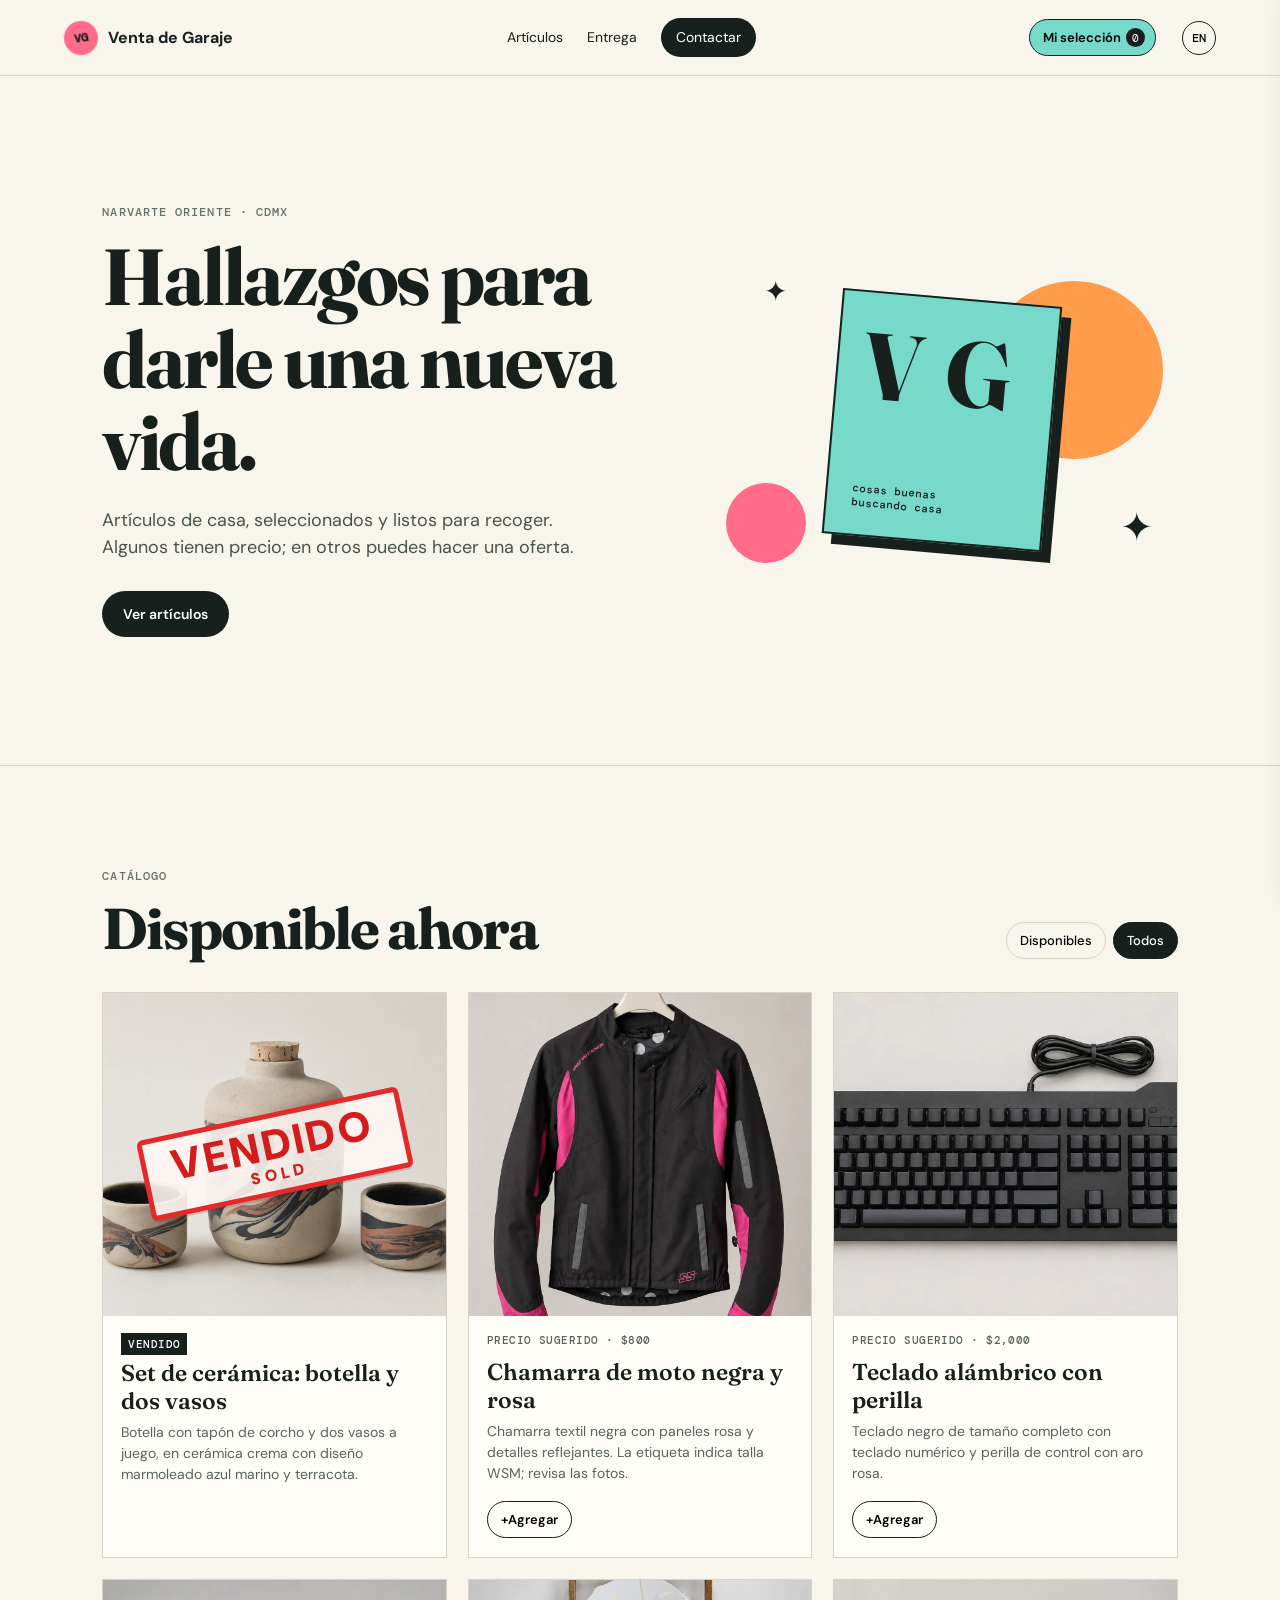
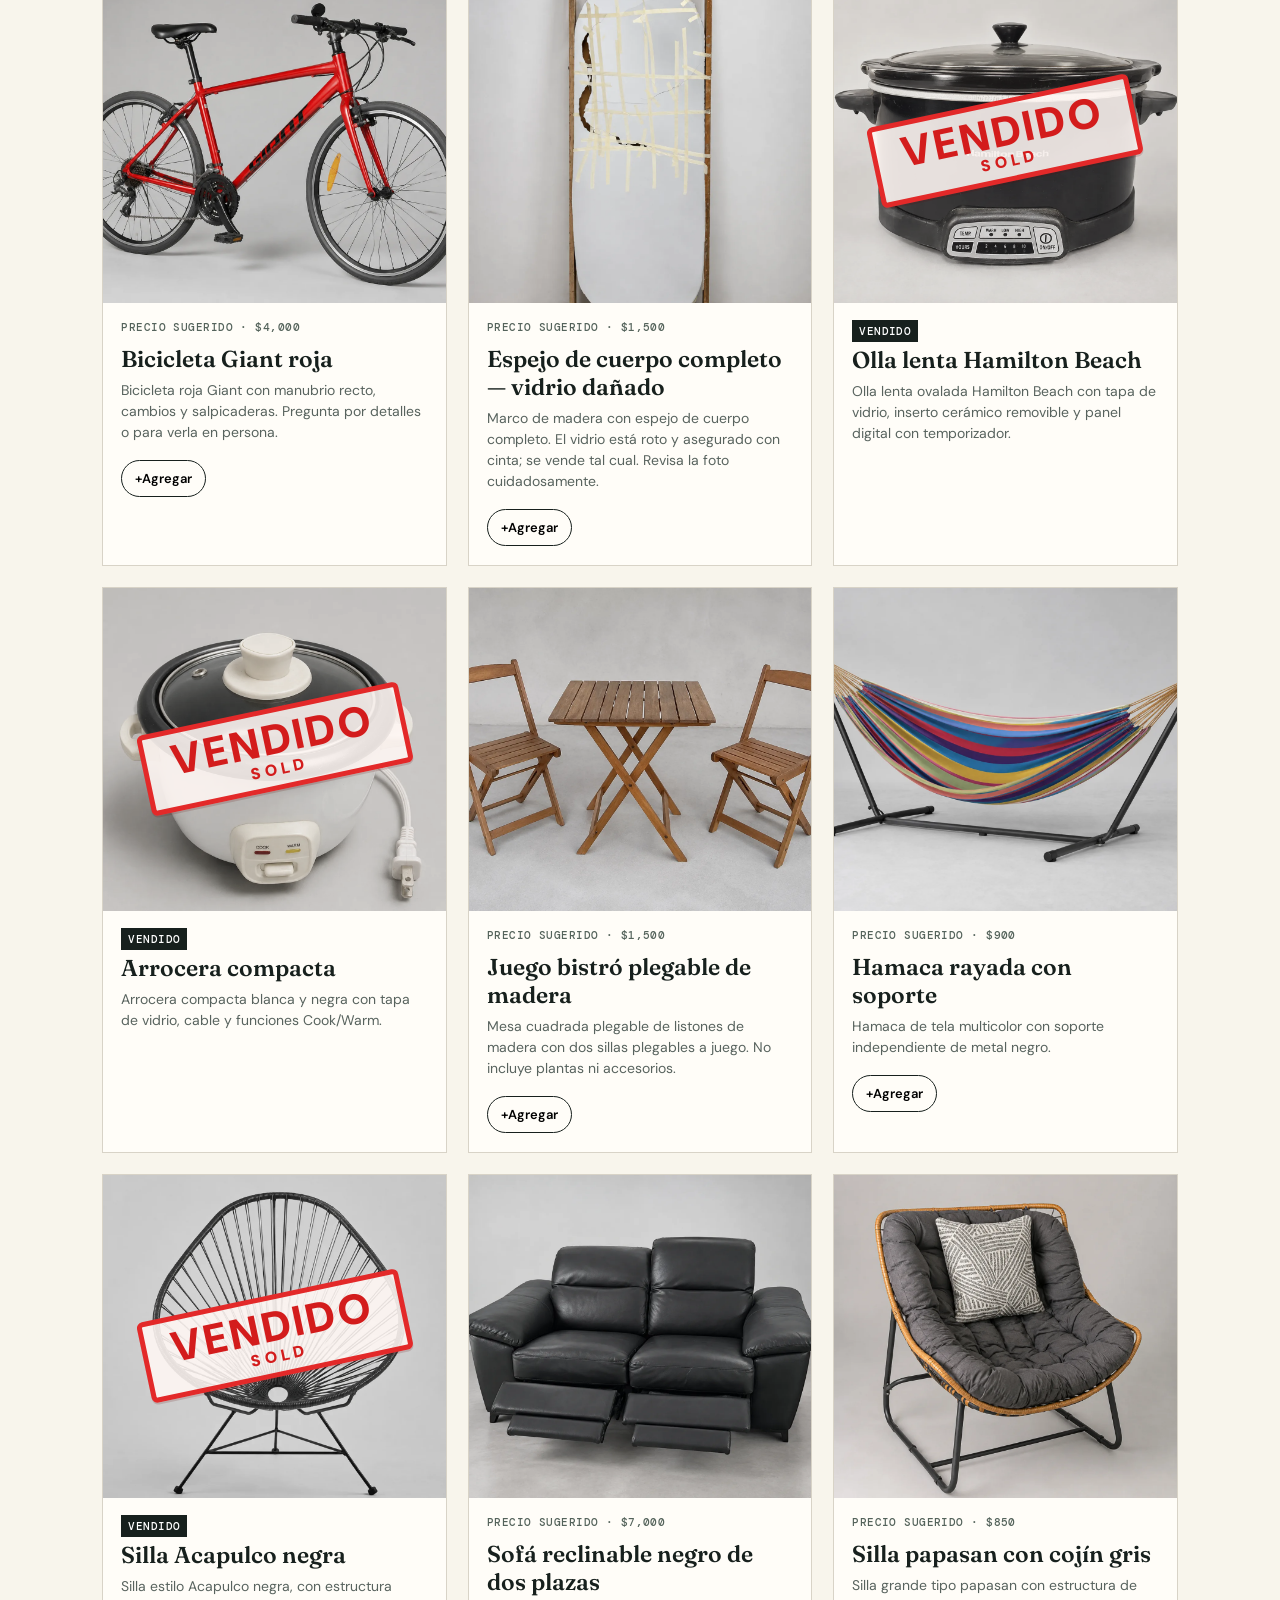
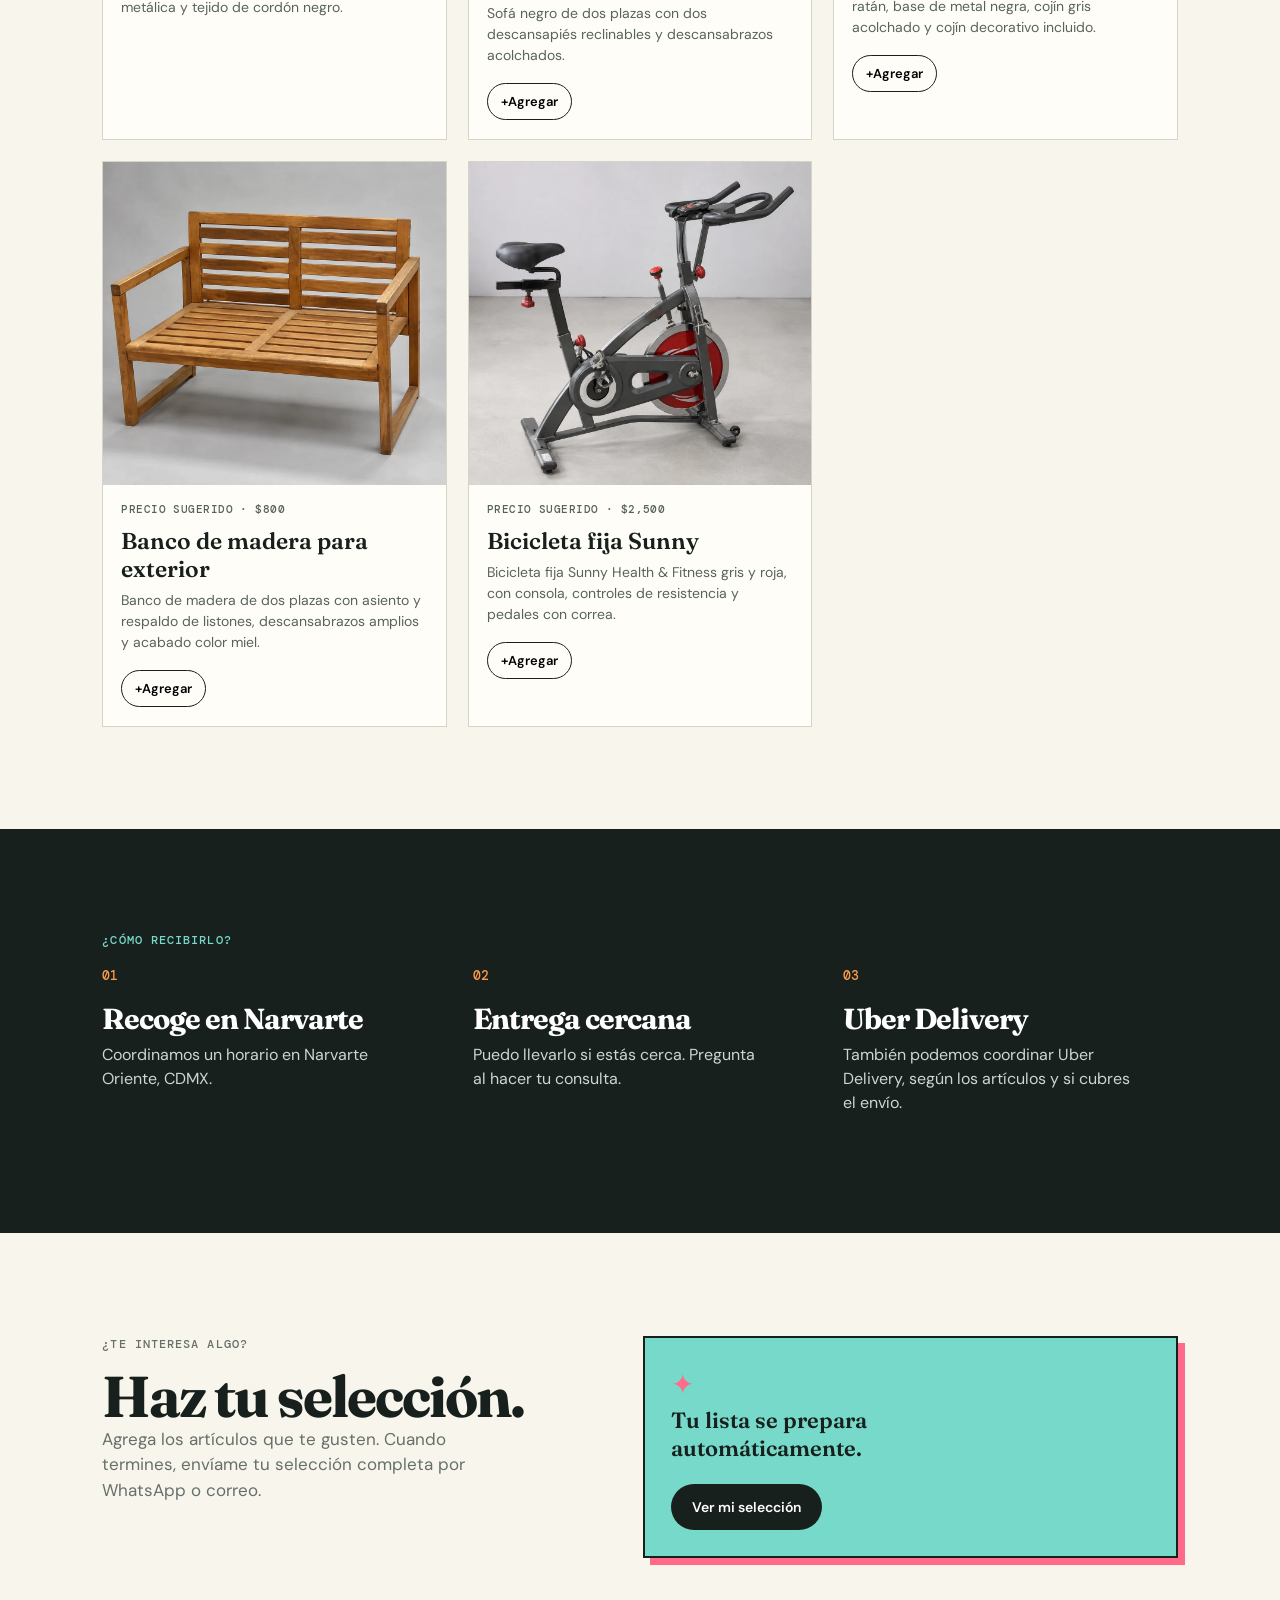
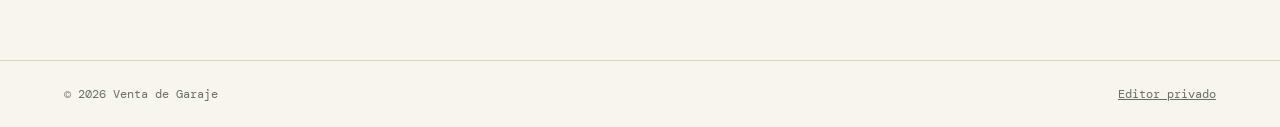
==== commit 6dd9a0e6: "Show sold stamps and clean jacket photo" ====
--- a/index.html
+++ b/index.html
@@ -38,8 +38,8 @@
         <div class="section-heading">
           <div><p class="eyebrow" data-i18n="catalogEyebrow">CATÁLOGO</p><h2 data-i18n="catalogTitle">Disponible ahora</h2></div>
           <div class="filters" role="group" aria-label="Filtros de catálogo">
-            <button class="filter is-active" data-filter="available" type="button" data-i18n="filterAvailable">Disponibles</button>
-            <button class="filter" data-filter="all" type="button" data-i18n="filterAll">Todos</button>
+            <button class="filter" data-filter="available" type="button" data-i18n="filterAvailable">Disponibles</button>
+            <button class="filter is-active" data-filter="all" type="button" data-i18n="filterAll">Todos</button>
           </div>
         </div>
         <div id="item-grid" class="item-grid" aria-live="polite"></div>
--- a/assets/styles.css
+++ b/assets/styles.css
@@ -2,3 +2,4 @@
 :root{--ink:#17201d;--paper:#f8f5ec;--card:#fffdf8;--pink:#ff6b89;--orange:#ff9b4a;--aqua:#77d9ca;--line:#d8d3c7;--muted:#65706a}*{box-sizing:border-box}html{scroll-behavior:smooth}body{margin:0;background:var(--paper);color:var(--ink);font-family:'DM Sans',sans-serif;line-height:1.5}.site-header{height:76px;padding:0 clamp(20px,5vw,72px);display:flex;align-items:center;justify-content:space-between;border-bottom:1px solid var(--line);position:sticky;top:0;background:rgba(248,245,236,.94);backdrop-filter:blur(12px);z-index:5}.brand{color:inherit;text-decoration:none;font-weight:700;display:flex;align-items:center;gap:10px}.brand-mark{width:34px;height:34px;border-radius:50%;display:grid;place-items:center;background:var(--pink);font-family:'DM Mono';font-size:12px;transform:rotate(-8deg)}nav{display:flex;gap:24px;align-items:center}nav a{color:inherit;text-decoration:none;font-size:14px}.nav-contact,.button-primary{background:var(--ink);color:white!important;border-radius:99px;padding:9px 15px}.language-toggle{border:1px solid var(--ink);background:none;border-radius:99px;font:500 12px 'DM Mono';padding:8px 9px;cursor:pointer;margin-left:18px}.hero{min-height:570px;padding:clamp(54px,10vw,130px) clamp(20px,8vw,140px);display:grid;grid-template-columns:1.1fr .9fr;gap:30px;align-items:center;border-bottom:1px solid var(--line)}.eyebrow{font:500 12px 'DM Mono';letter-spacing:.09em;margin:0 0 15px;color:var(--muted)}h1,h2,h3,p{margin-top:0}h1,h2{font-family:Fraunces,serif;line-height:1.04;letter-spacing:-.035em}h1{font-size:clamp(46px,6.2vw,88px);max-width:680px;margin-bottom:24px}.hero-text{font-size:18px;max-width:500px;color:#49534e;margin-bottom:30px}.button{border:0;display:inline-block;text-decoration:none;font:600 14px 'DM Sans';padding:13px 19px;cursor:pointer}.button-primary{padding:14px 21px}.button-secondary{border:1px solid var(--ink);color:var(--ink);border-radius:99px;background:transparent}.hero-art{height:310px;position:relative;display:grid;place-items:center}.hero-card{height:246px;width:220px;background:var(--aqua);border:2px solid var(--ink);box-shadow:10px 10px 0 var(--ink);transform:rotate(5deg);display:grid;grid-template-columns:1fr 1fr;padding:25px;position:relative;z-index:1}.hero-card span{font:700 94px/1 Fraunces}.hero-card small{font:500 11px 'DM Mono';grid-column:span 2;align-self:end}.burst{position:absolute;border-radius:50%;z-index:0}.burst-one{width:178px;height:178px;background:var(--orange);right:3%;top:5%}.burst-two{width:80px;height:80px;background:var(--pink);left:4%;bottom:4%}.star{position:absolute;font-size:40px;z-index:2}.star-one{right:5%;bottom:6%}.star-two{left:12%;top:2%;font-size:28px}.catalog-section,.how-section,.contact-section{padding:clamp(56px,8vw,108px) clamp(20px,8vw,140px)}.section-heading{display:flex;justify-content:space-between;align-items:end;margin-bottom:33px}.section-heading h2,.contact-section h2{font-size:clamp(38px,4.5vw,58px);margin-bottom:0}.filters{display:flex;gap:7px}.filter{border:1px solid var(--line);background:none;border-radius:99px;padding:9px 13px;cursor:pointer;font:500 13px 'DM Sans'}.filter.is-active{background:var(--ink);border-color:var(--ink);color:white}.item-grid{display:grid;grid-template-columns:repeat(3,1fr);gap:21px}.item-card{background:var(--card);border:1px solid var(--line);overflow:hidden;transition:transform .2s}.item-card:hover{transform:translateY(-4px)}.item-image{display:block;border:0;background:#ece7d9;padding:0;width:100%;aspect-ratio:1.06;cursor:pointer;overflow:hidden}.item-image img{width:100%;height:100%;object-fit:cover}.photo-placeholder{height:100%;display:grid;place-content:center;text-align:center;color:#52625a;background:linear-gradient(135deg,#e4f1eb,#f9d5c0)}.photo-placeholder span{font:700 56px Fraunces;color:var(--pink);line-height:1}.photo-placeholder small{font:11px 'DM Mono';margin-top:6px}.item-content{padding:17px 18px 19px}.item-topline{min-height:21px;color:#54635b;font:500 11px 'DM Mono';text-transform:uppercase;letter-spacing:.04em}.item-content h3{font:600 23px Fraunces;margin:4px 0 7px}.item-content p{font-size:14px;color:#58635e;margin-bottom:17px}.text-button{background:transparent;border:0;padding:0;color:var(--ink);font:600 14px 'DM Sans';cursor:pointer}.text-button span{color:var(--pink);font-size:20px;vertical-align:-1px}.sold-tag{display:inline-block;background:var(--ink);color:#fff;padding:4px 7px}.is-sold .item-image,.is-sold .item-content{opacity:.58}.empty-state{color:var(--muted)}.how-section{background:var(--ink);color:white}.how-section .eyebrow{color:var(--aqua)}.how-grid{display:grid;grid-template-columns:repeat(3,1fr);gap:36px}.number{font:500 13px 'DM Mono';color:var(--orange)}.how-grid h2{font-size:29px;margin:17px 0 9px}.how-grid p{color:#cdd6d0;max-width:290px}.contact-section{display:grid;grid-template-columns:.9fr 1.1fr;gap:clamp(40px,8vw,130px);align-items:start}.contact-copy p:not(.eyebrow){color:var(--muted);font-size:17px;max-width:400px}.contact-form{display:grid;gap:15px}.contact-form label{display:grid;gap:6px;font-size:13px;font-weight:600}.contact-form input,.contact-form textarea{font:16px 'DM Sans';border:1px solid var(--line);background:var(--card);padding:12px;border-radius:2px}.contact-form input:focus,.contact-form textarea:focus{outline:2px solid var(--aqua);border-color:var(--aqua)}.form-note{font-size:13px;color:var(--muted);margin:0}.form-actions{display:flex;gap:9px;align-items:center}footer{border-top:1px solid var(--line);padding:25px clamp(20px,5vw,72px);display:flex;justify-content:space-between;font:12px 'DM Mono';color:var(--muted)}footer a{color:inherit}.image-dialog{border:0;background:transparent;padding:0;max-width:min(92vw,800px)}.image-dialog::backdrop{background:rgba(0,0,0,.72)}.image-dialog img{display:block;max-width:100%;max-height:86vh}.dialog-close{position:fixed;top:16px;right:22px;border:0;background:white;border-radius:50%;font-size:25px;width:38px;height:38px;cursor:pointer}@media(max-width:760px){.site-header{height:65px;padding:0 17px}.brand{font-size:14px}.brand-mark{width:28px;height:28px}nav{display:none}.language-toggle{margin-left:0}.hero{min-height:0;grid-template-columns:1fr;padding-top:68px}.hero-art{height:250px;margin-top:8px}.section-heading{align-items:start;gap:18px;flex-direction:column}.item-grid,.how-grid,.contact-section{grid-template-columns:1fr}.item-grid{gap:16px}.contact-section{gap:36px}.how-grid{gap:28px}.hero-card{width:190px;height:215px}.hero-card span{font-size:78px}.catalog-section,.how-section,.contact-section{padding-top:65px;padding-bottom:65px}}
 .header-actions{display:flex;align-items:center;gap:8px}.cart-button{border:1px solid var(--ink);background:var(--aqua);border-radius:99px;padding:8px 10px 8px 13px;font:600 13px 'DM Sans';cursor:pointer}.cart-button b{display:inline-grid;place-items:center;background:var(--ink);color:#fff;border-radius:50%;width:19px;height:19px;font:11px 'DM Mono';margin-left:5px}.add-button{border:1px solid var(--ink);background:transparent;border-radius:99px;padding:9px 13px;font:600 13px 'DM Sans';cursor:pointer}.add-button.is-added{border-color:var(--aqua);background:var(--aqua)}.cart-callout{background:var(--aqua);border:2px solid var(--ink);box-shadow:7px 7px 0 var(--pink);padding:26px;min-height:190px;display:flex;flex-direction:column;align-items:start;justify-content:center}.cart-callout p{font:600 22px Fraunces;max-width:210px}.cart-spark{font-size:28px;color:var(--pink)}.offer-dialog{border:0;padding:0;background:var(--card);width:min(92vw,450px)}.offer-dialog form{padding:32px;display:grid;gap:16px}.offer-dialog h2{font-size:36px;margin:0}.offer-dialog label{display:grid;gap:6px;font:600 13px 'DM Sans'}.offer-dialog input{font:18px 'DM Sans';padding:12px;border:1px solid var(--line)}.offer-dialog .dialog-close{position:absolute;top:10px;right:10px}.cart-backdrop{position:fixed;inset:0;background:rgba(23,32,29,.5);z-index:7;opacity:0;pointer-events:none;transition:opacity .2s}.cart-backdrop.is-open{opacity:1;pointer-events:auto}.cart-panel{position:fixed;z-index:8;right:0;top:0;width:min(100%,440px);height:100dvh;background:var(--paper);transform:translateX(105%);transition:transform .25s;box-shadow:-10px 0 30px rgba(0,0,0,.14);overflow:auto}.cart-panel.is-open{transform:translateX(0)}.cart-panel-inner{padding:27px;min-height:100%;display:flex;flex-direction:column}.cart-heading{display:flex;justify-content:space-between;align-items:start;border-bottom:1px solid var(--line);padding-bottom:20px}.cart-heading h2{font-size:37px;margin:0}.close-cart{border:0;background:none;font-size:33px;line-height:1;cursor:pointer}.cart-items{display:grid;gap:0;margin-top:6px}.cart-item{display:flex;justify-content:space-between;gap:15px;padding:16px 0;border-bottom:1px solid var(--line)}.cart-item strong,.cart-item small{display:block}.cart-item strong{font:600 17px Fraunces}.cart-item small{font:12px 'DM Mono';color:var(--muted);margin-top:4px}.cart-item button{border:0;background:none;color:#9d3343;text-decoration:underline;font:12px 'DM Sans';cursor:pointer}.cart-empty{padding:38px 0;color:var(--muted)}.cart-form{margin-top:auto;padding-top:26px;display:grid;gap:13px}.cart-form label{display:grid;gap:5px;font:600 13px 'DM Sans'}.cart-form input{font:16px 'DM Sans';padding:11px;border:1px solid var(--line);background:var(--card)}.cart-form .button{width:max-content}@media(max-width:760px){.cart-callout{min-height:150px}.cart-button{font-size:12px;padding:7px 9px}.header-actions{gap:4px}.language-toggle{margin-left:0}}
 .gallery-stage{position:relative;display:flex;align-items:center;justify-content:center}.gallery-stage>img{max-width:100%;max-height:72vh;object-fit:contain}.gallery-nav{position:absolute;z-index:2;border:0;background:rgba(255,255,255,.9);border-radius:50%;width:40px;height:40px;font-size:22px;cursor:pointer}.gallery-nav:first-child{left:10px}.gallery-nav:last-child{right:10px}.gallery-thumbnails{display:flex;gap:7px;overflow:auto;padding:10px;background:#171b19}.gallery-thumb{padding:0;border:2px solid transparent;background:none;width:60px;height:46px;flex:0 0 auto;cursor:pointer}.gallery-thumb.is-active{border-color:var(--aqua)}.gallery-thumb img{width:100%;height:100%;object-fit:cover}.image-dialog{max-width:min(94vw,920px)}@media(max-width:600px){.gallery-nav{width:34px;height:34px}.gallery-stage>img{max-height:65vh}}
+.item-image{position:relative}.sold-stamp{position:absolute;top:50%;left:50%;z-index:2;display:flex;flex-direction:column;align-items:center;justify-content:center;width:78%;padding:9px 6px;border:5px solid #e32929;border-radius:6px;background:rgba(255,248,244,.88);color:#d31c1c;font:900 clamp(24px,5vw,42px)/.85 'DM Sans',sans-serif;letter-spacing:.08em;transform:translate(-50%,-50%) rotate(-12deg);box-shadow:0 2px 0 rgba(93,0,0,.16);pointer-events:none}.sold-stamp small{margin-top:5px;font-size:.38em;letter-spacing:.22em}.is-sold .item-image,.is-sold .item-content{opacity:1}.is-sold .item-image img{filter:saturate(.68) contrast(.92)}
